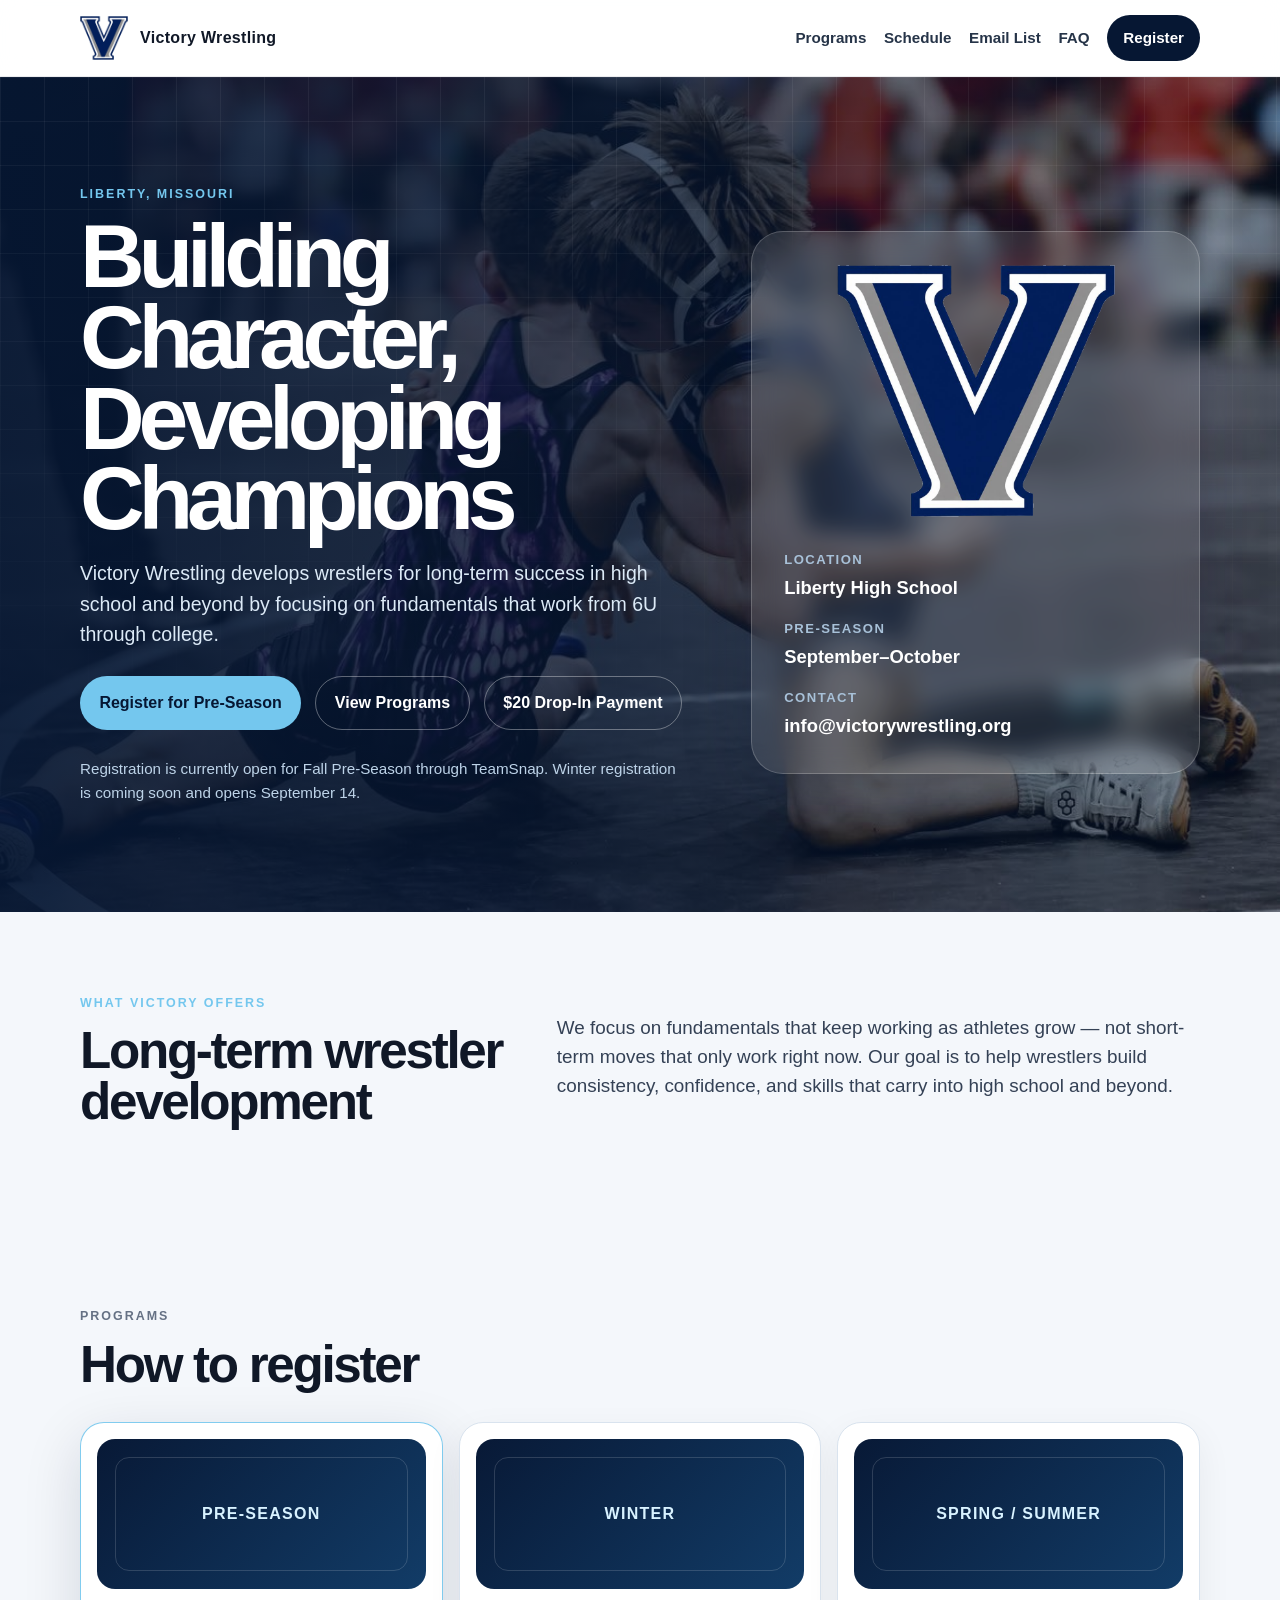
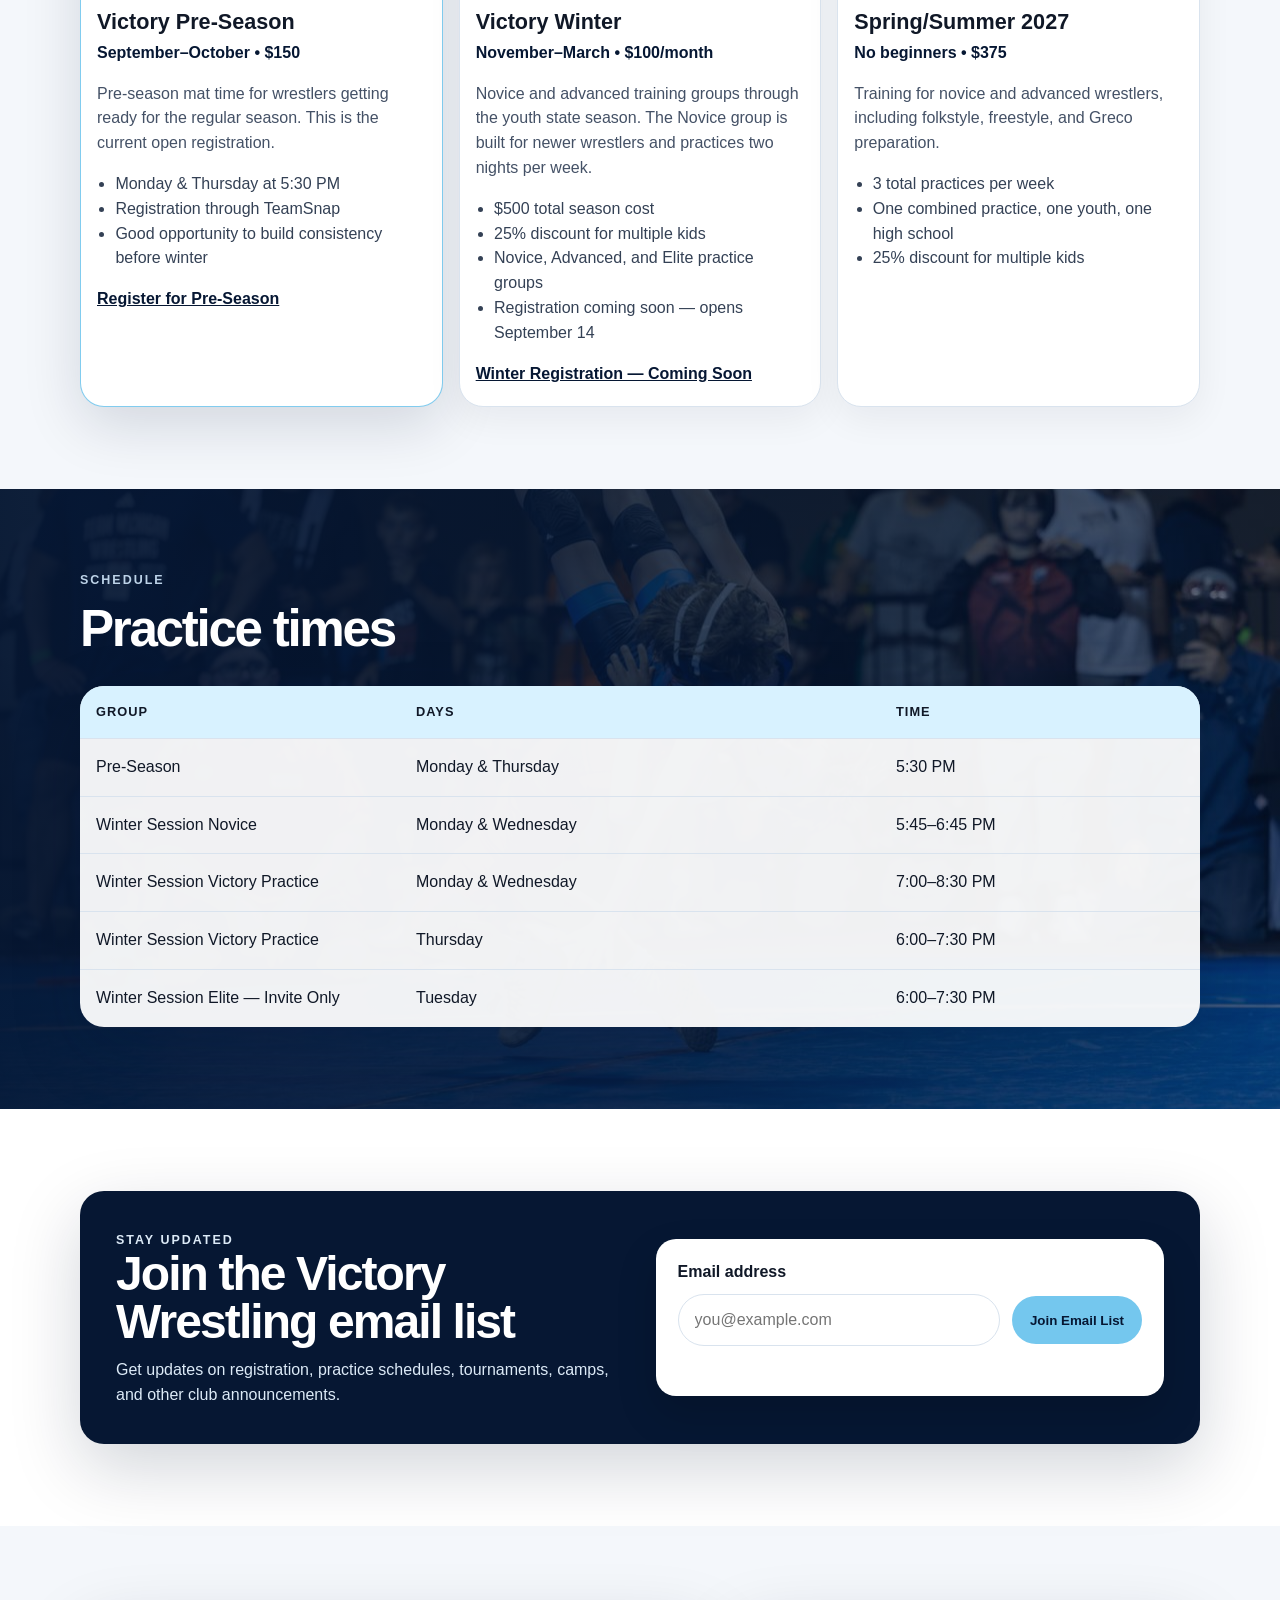
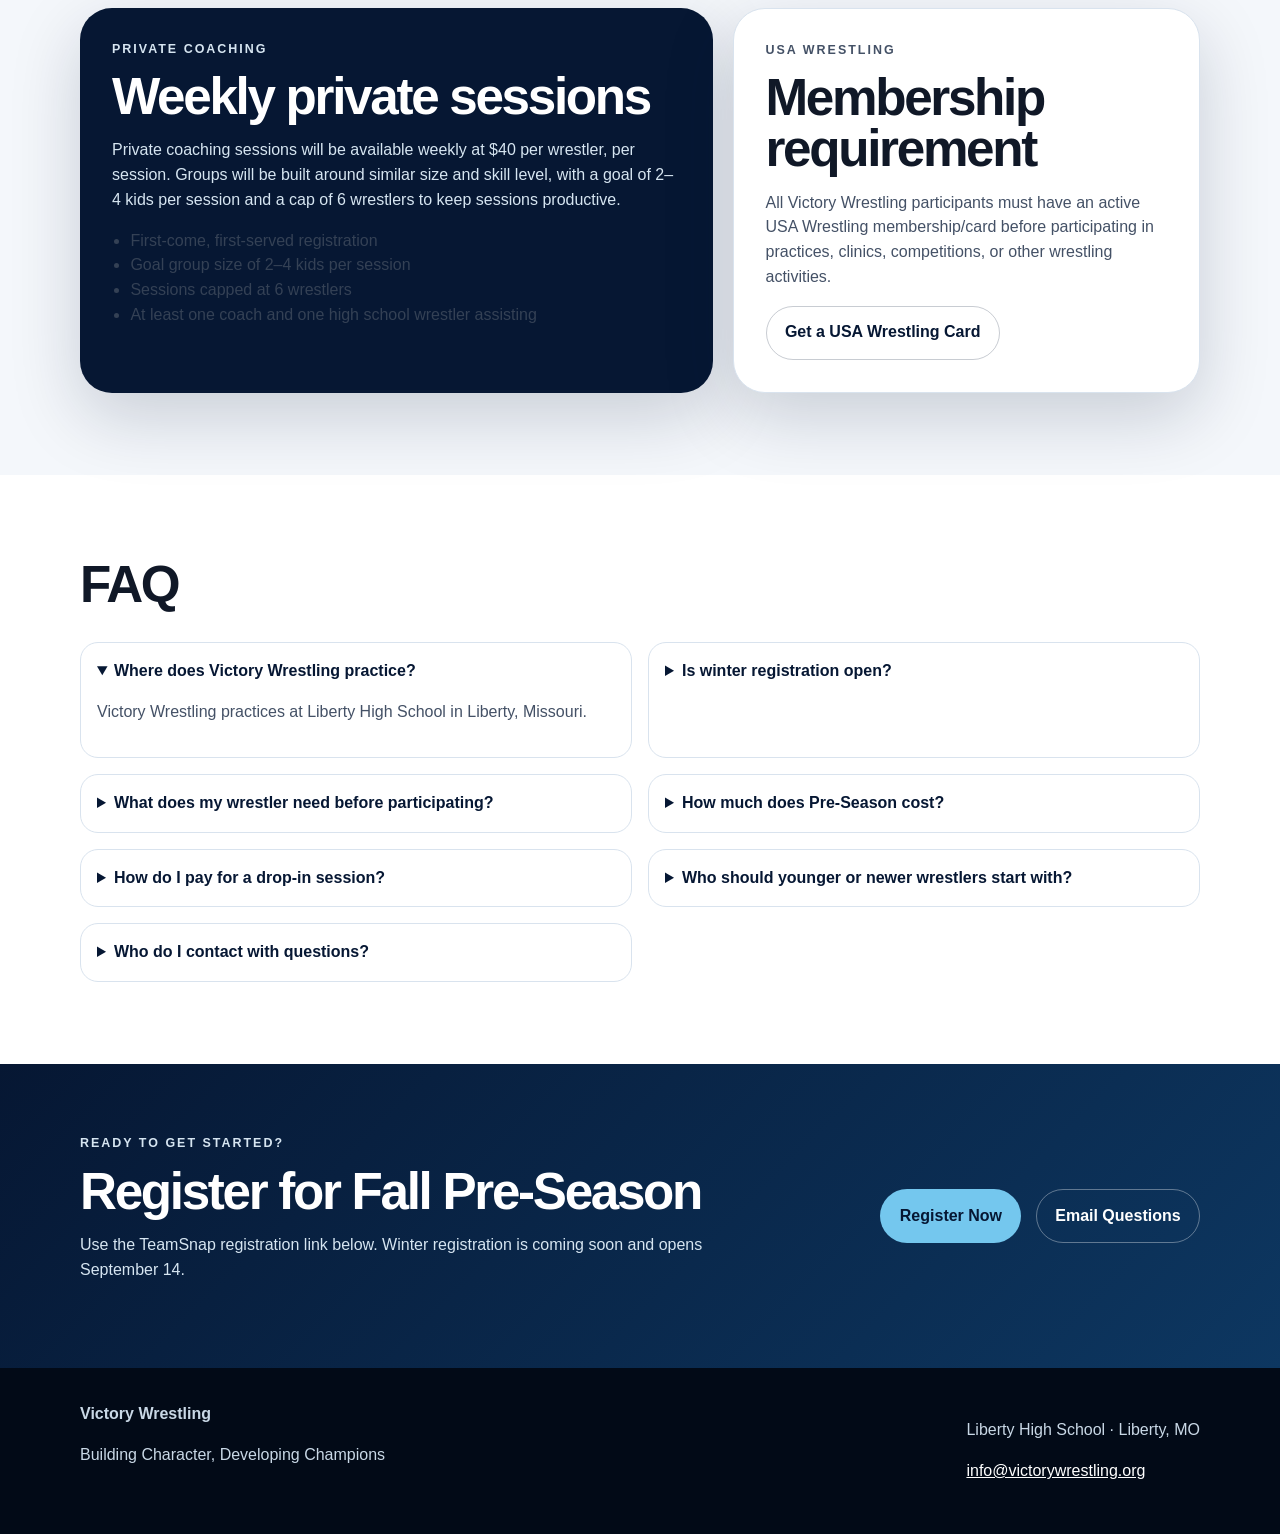
==== index (5).html @ 38520639 "Add files via upload" ====
<!doctype html>
<html lang="en">
<head>
  <meta charset="utf-8">
  <meta name="viewport" content="width=device-width, initial-scale=1">
  <title>Victory Wrestling | Liberty, MO Youth Wrestling</title>
  <meta name="description" content="Victory Wrestling develops wrestlers for long-term success through fundamentals, consistency, and character. Located at Liberty High School in Liberty, Missouri.">
  <meta property="og:title" content="Victory Wrestling">
  <meta property="og:description" content="Building character, developing champions. Youth wrestling in Liberty, Missouri.">
  <meta property="og:type" content="website">
  <meta property="og:image" content="https://victorywrestling.org/assets/victory-share-preview.png">
  <meta property="og:image:width" content="1200">
  <meta property="og:image:height" content="630">
  <meta name="twitter:card" content="summary_large_image">
  <meta name="twitter:image" content="https://victorywrestling.org/assets/victory-share-preview.png">
  <meta name="theme-color" content="#061733">
  <link rel="icon" href="./assets/victory-v-logo.png">
  <link rel="stylesheet" href="./style.css">
</head>
<body>
  <a class="skip" href="#main">Skip to content</a>
  <header class="site-header">
    <div class="container nav">
      <a class="brand" href="#top" aria-label="Victory Wrestling home">
        <img src="./assets/victory-v-logo.png" alt="Victory Wrestling V logo">
        <span>Victory Wrestling</span>
      </a>
      <nav aria-label="Main navigation">
        <a href="#programs">Programs</a>
        <a href="#schedule">Schedule</a>
        <a href="#email-list">Email List</a>
        <a href="#faq">FAQ</a>
        <a class="nav-cta" href="https://register.teamsnap.com/form/sqQJk4b18wLuPejZ1nhsv">Register</a>
      </nav>
    </div>
  </header>

  <main id="main">
    <section class="hero" id="top">
      <div class="container hero-grid">
        <div class="hero-copy">
          <p class="eyebrow">Liberty, Missouri</p>
          <h1>Building Character, Developing Champions</h1>
          <p class="lead">Victory Wrestling develops wrestlers for long-term success in high school and beyond by focusing on fundamentals that work from 6U through college.</p>
          <div class="hero-actions">
            <a class="button primary" href="https://register.teamsnap.com/form/sqQJk4b18wLuPejZ1nhsv">Register for Pre-Season</a>
            <a class="button secondary" href="#programs">View Programs</a>
            <a class="button secondary" href="https://account.venmo.com/u/VictoryWrestling" target="_blank" rel="noopener">$20 Drop-In Payment</a>
          </div>
          <p class="note">Registration is currently open for Fall Pre-Season through TeamSnap. Winter registration is coming soon and opens September 14.</p>
        </div>
        <div class="hero-card" aria-label="Victory Wrestling information card">
          <img src="./assets/victory-v-logo.png" alt="Victory Wrestling V logo" class="hero-logo">
          <div class="card-lines">
            <span>Location</span>
            <strong>Liberty High School</strong>
            <span>Pre-Season</span>
            <strong>September–October</strong>
            <span>Contact</span>
            <strong>info@victorywrestling.org</strong>
          </div>
        </div>
      </div>
    </section>

    <section class="section intro">
      <div class="container split">
        <div>
          <p class="eyebrow">What Victory offers</p>
          <h2>Long-term wrestler development</h2>
        </div>
        <p>We focus on fundamentals that keep working as athletes grow — not short-term moves that only work right now. Our goal is to help wrestlers build consistency, confidence, and skills that carry into high school and beyond.</p>
      </div>
    </section>

    <section class="section" id="programs">
      <div class="container">
        <div class="section-head">
          <p class="eyebrow">Programs</p>
          <h2>How to register</h2>
        </div>
        <div class="program-grid">
          <article class="program-card featured">
            <div class="placeholder"><span>Pre-Season</span></div>
            <h3>Victory Pre-Season</h3>
            <p class="meta">September–October • $150</p>
            <p>Pre-season mat time for wrestlers getting ready for the regular season. This is the current open registration.</p>
            <ul>
              <li>Monday & Thursday at 5:30 PM</li>
              <li>Registration through TeamSnap</li>
              <li>Good opportunity to build consistency before winter</li>
            </ul>
            <a class="text-link" href="https://register.teamsnap.com/form/sqQJk4b18wLuPejZ1nhsv">Register for Pre-Season</a>
          </article>

          <article class="program-card">
            <div class="placeholder"><span>Winter</span></div>
            <h3>Victory Winter</h3>
            <p class="meta">November–March • $100/month</p>
            <p>Novice and advanced training groups through the youth state season. The Novice group is built for newer wrestlers and practices two nights per week.</p>
            <ul>
              <li>$500 total season cost</li>
              <li>25% discount for multiple kids</li>
              <li>Novice, Advanced, and Elite practice groups</li>
              <li>Registration coming soon — opens September 14</li>
            </ul>
            <a class="text-link" href="https://register.teamsnap.com/form/yN0adHD0ybQycLYI9u6od">Winter Registration — Coming Soon</a>
          </article>

          <article class="program-card">
            <div class="placeholder"><span>Spring / Summer</span></div>
            <h3>Spring/Summer 2027</h3>
            <p class="meta">No beginners • $375</p>
            <p>Training for novice and advanced wrestlers, including folkstyle, freestyle, and Greco preparation.</p>
            <ul>
              <li>3 total practices per week</li>
              <li>One combined practice, one youth, one high school</li>
              <li>25% discount for multiple kids</li>
            </ul>
          </article>
        </div>
      </div>
    </section>

    <section class="section dark action-bg" id="schedule">
      <div class="container">
        <div class="section-head">
          <p class="eyebrow">Schedule</p>
          <h2>Practice times</h2>
        </div>
        <div class="schedule-table" role="table" aria-label="Victory Wrestling practice schedule">
          <div class="row head" role="row"><span>Group</span><span>Days</span><span>Time</span></div>
          <div class="row" role="row"><span>Pre-Season</span><span>Monday & Thursday</span><span>5:30 PM</span></div>
          <div class="row" role="row"><span>Winter Session Novice</span><span>Monday & Wednesday</span><span>5:45–6:45 PM</span></div>
          <div class="row" role="row"><span>Winter Session Victory Practice</span><span>Monday & Wednesday</span><span>7:00–8:30 PM</span></div>
          <div class="row" role="row"><span>Winter Session Victory Practice</span><span>Thursday</span><span>6:00–7:30 PM</span></div>
          <div class="row" role="row"><span>Winter Session Elite — Invite Only</span><span>Tuesday</span><span>6:00–7:30 PM</span></div>
        </div>
      </div>
    </section>

    <section class="section email-signup" id="email-list">
      <div class="container email-card">
        <div>
          <p class="eyebrow">Stay updated</p>
          <h2>Join the Victory Wrestling email list</h2>
          <p>Get updates on registration, practice schedules, tournaments, camps, and other club announcements.</p>
        </div>
        <form class="signup-form" id="email-signup-form" action="/api/subscribe" method="post">
          <label for="signup-email">Email address</label>
          <div class="signup-row">
            <input id="signup-email" name="email" type="email" placeholder="you@example.com" autocomplete="email" required>
            <button class="button primary" type="submit">Join Email List</button>
          </div>
          <p class="form-message" id="email-signup-message" aria-live="polite"></p>
        </form>
      </div>
    </section>

    <section class="section two-col">
      <div class="container two-col-grid">
        <div class="info-panel">
          <p class="eyebrow">Private coaching</p>
          <h2>Weekly private sessions</h2>
          <p>Private coaching sessions will be available weekly at $40 per wrestler, per session. Groups will be built around similar size and skill level, with a goal of 2–4 kids per session and a cap of 6 wrestlers to keep sessions productive.</p>
          <ul class="check-list">
            <li>First-come, first-served registration</li>
            <li>Goal group size of 2–4 kids per session</li>
            <li>Sessions capped at 6 wrestlers</li>
            <li>At least one coach and one high school wrestler assisting</li>
          </ul>
        </div>
        <div class="info-panel light">
          <p class="eyebrow">USA Wrestling</p>
          <h2>Membership requirement</h2>
          <p>All Victory Wrestling participants must have an active USA Wrestling membership/card before participating in practices, clinics, competitions, or other wrestling activities.</p>
          <a class="button secondary dark-text" href="https://www.themat.com">Get a USA Wrestling Card</a>
        </div>
      </div>
    </section>

    <section class="section faq" id="faq">
      <div class="container">
        <div class="section-head">
          <h2>FAQ</h2>
        </div>
        <div class="faq-grid">
          <details open>
            <summary>Where does Victory Wrestling practice?</summary>
            <p>Victory Wrestling practices at Liberty High School in Liberty, Missouri.</p>
          </details>
          <details>
            <summary>Is winter registration open?</summary>
            <p>Coming soon. Winter registration opens September 14 through TeamSnap: <a href="https://register.teamsnap.com/form/yN0adHD0ybQycLYI9u6od" target="_blank" rel="noopener">Winter Registration</a>.</p>
          </details>
          <details>
            <summary>What does my wrestler need before participating?</summary>
            <p>Wrestlers need an active USA Wrestling card. Cards can be purchased through USA Wrestling at www.themat.com.</p>
          </details>
          <details>
            <summary>How much does Pre-Season cost?</summary>
            <p>Victory Pre-Season is $150 and runs September through October.</p>
          </details>
          <details>
            <summary>How do I pay for a drop-in session?</summary>
            <p>Drop-in sessions are $20. Payments can be sent through Venmo to <a href="https://account.venmo.com/u/VictoryWrestling" target="_blank" rel="noopener">@VictoryWrestling</a>.</p>
          </details>
          <details>
            <summary>Who should younger or newer wrestlers start with?</summary>
            <p>Newer wrestlers should start with the Novice group during the winter season. Novice practices two nights per week and focuses on building fundamentals.</p>
          </details>
          <details>
            <summary>Who do I contact with questions?</summary>
            <p>Email <a href="mailto:info@victorywrestling.org">info@victorywrestling.org</a>.</p>
          </details>
        </div>
      </div>
    </section>

    <section class="cta-section" id="contact">
      <div class="container cta-card">
        <div>
          <p class="eyebrow">Ready to get started?</p>
          <h2>Register for Fall Pre-Season</h2>
          <p>Use the TeamSnap registration link below. Winter registration is coming soon and opens September 14.</p>
        </div>
        <div class="cta-actions">
          <a class="button primary" href="https://register.teamsnap.com/form/sqQJk4b18wLuPejZ1nhsv">Register Now</a>
          <a class="button secondary" href="mailto:info@victorywrestling.org">Email Questions</a>
        </div>
      </div>
    </section>
  </main>

  <footer>
    <div class="container footer-grid">
      <div>
        <strong>Victory Wrestling</strong>
        <p>Building Character, Developing Champions</p>
      </div>
      <div>
        <p>Liberty High School · Liberty, MO</p>
        <p><a href="mailto:info@victorywrestling.org">info@victorywrestling.org</a></p>
      </div>
    </div>
  </footer>
  <script>
    const signupForm = document.getElementById('email-signup-form');
    const signupMessage = document.getElementById('email-signup-message');

    if (signupForm && signupMessage) {
      signupForm.addEventListener('submit', async (event) => {
        event.preventDefault();
        const submitButton = signupForm.querySelector('button[type="submit"]');
        const formData = new FormData(signupForm);

        signupMessage.textContent = 'Adding you to the list...';
        signupMessage.className = 'form-message';
        submitButton.disabled = true;

        try {
          const response = await fetch(signupForm.action, {
            method: 'POST',
            headers: { 'Content-Type': 'application/json' },
            body: JSON.stringify({ email: formData.get('email') }),
          });
          const result = await response.json();

          signupMessage.textContent = result.message || 'Thanks — you are on the Victory Wrestling email list.';
          signupMessage.classList.toggle('success', response.ok && result.ok);
          signupMessage.classList.toggle('error', !response.ok || !result.ok);

          if (response.ok && result.ok) {
            signupForm.reset();
          }
        } catch (error) {
          signupMessage.textContent = 'We could not add that email right now. Please email info@victorywrestling.org.';
          signupMessage.classList.add('error');
        } finally {
          submitButton.disabled = false;
        }
      });
    }
  </script>
</body>
</html>
---- style.css ----
:root{
  --navy:#061733;
  --navy-2:#0b2449;
  --blue:#74c7ee;
  --blue-2:#d8f2ff;
  --ink:#101827;
  --muted:#657184;
  --line:#d9e3ee;
  --bg:#f4f7fb;
  --white:#ffffff;
  --shadow:0 24px 70px rgba(6,23,51,.18);
  --radius:24px;
}
*{box-sizing:border-box}
html{scroll-behavior:smooth}
body{margin:0;font-family:Arial, Helvetica, sans-serif;color:var(--ink);background:var(--bg);line-height:1.55}
a{color:inherit}.skip{position:absolute;left:-999px}.skip:focus{left:1rem;top:1rem;background:#fff;padding:.75rem 1rem;z-index:10}.container{width:min(1120px,calc(100% - 32px));margin-inline:auto}.site-header{position:sticky;top:0;z-index:5;background:rgba(255,255,255,.92);backdrop-filter:blur(14px);border-bottom:1px solid rgba(6,23,51,.08)}.nav{display:flex;align-items:center;justify-content:space-between;gap:1rem;min-height:76px}.brand{display:flex;align-items:center;gap:.75rem;text-decoration:none;font-weight:800;letter-spacing:.02em}.brand img{width:48px;height:48px;object-fit:contain}nav{display:flex;align-items:center;gap:1.1rem;font-size:.95rem;font-weight:700}nav a{text-decoration:none;color:#263448}.nav-cta{background:var(--navy);color:#fff;padding:.7rem 1rem;border-radius:999px}.hero{position:relative;overflow:hidden;background:linear-gradient(90deg,rgba(6,23,51,.94) 0%,rgba(6,23,51,.78) 48%,rgba(6,23,51,.48) 100%),url('./assets/practice-action.jpg') center center/cover no-repeat;color:#fff}.hero:before{content:"";position:absolute;inset:0;background-image:linear-gradient(rgba(255,255,255,.055) 1px,transparent 1px),linear-gradient(90deg,rgba(255,255,255,.055) 1px,transparent 1px);background-size:44px 44px;mask-image:linear-gradient(to bottom, black, transparent 82%)}.hero-grid{position:relative;display:grid;grid-template-columns:1.15fr .85fr;gap:4rem;align-items:center;padding:108px 0 92px}.eyebrow{text-transform:uppercase;letter-spacing:.16em;font-weight:900;font-size:.78rem;color:var(--blue);margin:0 0 .75rem}.hero h1{font-size:clamp(3.1rem,7vw,6.8rem);line-height:.9;letter-spacing:-.07em;margin:0 0 1.2rem;text-wrap:balance}.lead{font-size:1.22rem;max-width:680px;color:#dceaf7}.hero-actions,.cta-actions{display:flex;flex-wrap:wrap;gap:.9rem;margin:1.7rem 0}.button{display:inline-flex;align-items:center;justify-content:center;min-height:48px;padding:.85rem 1.15rem;border-radius:999px;font-weight:900;text-decoration:none;border:1px solid transparent}.primary{background:var(--blue);color:#061733}.secondary{background:transparent;color:#fff;border-color:rgba(255,255,255,.35)}.dark-text{color:var(--navy);border-color:rgba(6,23,51,.22)}.note{font-size:.95rem;color:#bdd3e8;max-width:610px}.hero-card{background:rgba(255,255,255,.1);border:1px solid rgba(255,255,255,.2);border-radius:32px;padding:2rem;box-shadow:var(--shadow);backdrop-filter:blur(12px)}.hero-logo{width:min(280px,80%);display:block;margin:0 auto 1.25rem}.card-lines{display:grid;gap:.25rem}.card-lines span{color:#a8c1d8;font-size:.82rem;text-transform:uppercase;letter-spacing:.11em;font-weight:800;margin-top:.75rem}.card-lines strong{font-size:1.15rem}.section{padding:82px 0}.split{display:grid;grid-template-columns:.8fr 1.2fr;gap:3rem;align-items:start}.split h2,.section-head h2,.info-panel h2,.cta-card h2{font-size:clamp(2rem,4vw,3.4rem);line-height:1;letter-spacing:-.045em;margin:.15rem 0 1rem}.split p:last-child{font-size:1.18rem;color:#344155}.section-head{max-width:740px;margin-bottom:2rem}.section-head p{color:var(--muted)}.program-grid{display:grid;grid-template-columns:repeat(3,1fr);gap:1rem}.program-card{background:#fff;border:1px solid var(--line);border-radius:var(--radius);padding:1rem 1rem 1.25rem;box-shadow:0 12px 36px rgba(16,24,39,.06)}.program-card.featured{border-color:rgba(116,199,238,.9);box-shadow:0 18px 58px rgba(6,23,51,.14)}.placeholder,.photo-placeholder{min-height:150px;border-radius:18px;background:linear-gradient(135deg,#081936,#123c67);display:grid;place-items:center;color:#d8f2ff;font-weight:900;letter-spacing:.08em;text-transform:uppercase;position:relative;overflow:hidden}.placeholder:after,.photo-placeholder:after{content:"";position:absolute;inset:18px;border:1px solid rgba(255,255,255,.15);border-radius:14px}.program-card h3{font-size:1.35rem;margin:1rem 0 .15rem}.meta{color:var(--navy);font-weight:900;margin:.1rem 0 .8rem}.program-card p:not(.meta){color:#445166}.program-card ul,.check-list{padding-left:1.15rem;color:#344155}.text-link{font-weight:900;color:var(--navy)}.dark{background:var(--navy);color:#fff}.action-bg{position:relative;overflow:hidden;background:linear-gradient(90deg,rgba(6,23,51,.94) 0%,rgba(6,23,51,.82) 52%,rgba(6,23,51,.58) 100%),url('./assets/action-throw.jpg') center center/cover no-repeat}.action-bg .container{position:relative;z-index:1}.dark .section-head p{color:#bdd3e8}.schedule-table{background:rgba(255,255,255,.94);border-radius:24px;overflow:hidden;color:var(--ink);box-shadow:var(--shadow)}.row{display:grid;grid-template-columns:1fr 1.5fr 1fr;border-bottom:1px solid var(--line)}.row:last-child{border-bottom:0}.row span{padding:1rem}.row.head{background:var(--blue-2);font-weight:900;text-transform:uppercase;letter-spacing:.08em;font-size:.8rem}.two-col-grid{display:grid;grid-template-columns:1.15fr .85fr;gap:1.25rem}.info-panel{background:var(--navy);color:#fff;border-radius:32px;padding:2rem;box-shadow:var(--shadow)}.info-panel p{color:#d6e5f1}.info-panel.light{background:#fff;color:var(--ink);border:1px solid var(--line)}.info-panel.light p{color:#445166}.gallery{display:grid;grid-template-columns:repeat(3,1fr);gap:1rem}.photo-card{margin:0;background:#fff;border:1px solid var(--line);border-radius:22px;overflow:hidden;box-shadow:0 12px 36px rgba(16,24,39,.08)}.photo-card img{display:block;width:100%;height:auto}.photo-card figcaption{padding:.85rem 1rem;font-weight:900;color:var(--navy)}.faq{background:#fff}.faq-grid{display:grid;grid-template-columns:repeat(2,1fr);gap:1rem}details{border:1px solid var(--line);border-radius:18px;padding:1rem;background:#fff}summary{cursor:pointer;font-weight:900;color:var(--navy)}details p{color:#445166}.cta-section{padding:70px 0;background:linear-gradient(135deg,#061733,#0d3761);color:#fff}.cta-card{display:flex;justify-content:space-between;gap:2rem;align-items:center}.cta-card p{color:#d6e5f1;max-width:650px}footer{background:#020a17;color:#c9d8e6;padding:34px 0}.footer-grid{display:flex;justify-content:space-between;gap:2rem}footer a{color:#fff}@media (max-width:900px){nav{display:none}.hero-grid,.split,.two-col-grid,.cta-card{grid-template-columns:1fr;display:grid}.hero-grid{gap:2rem;padding:76px 0}.program-grid{grid-template-columns:repeat(2,1fr)}.gallery,.faq-grid{grid-template-columns:1fr}.row{grid-template-columns:1fr}.row span{padding:.85rem 1rem;border-bottom:1px solid #eef2f7}.row span:last-child{border-bottom:0}.footer-grid{display:grid}.section{padding:60px 0}}@media (max-width:560px){.program-grid{grid-template-columns:1fr}.hero h1{font-size:3.3rem}.hero-card{padding:1.3rem}.section{padding:48px 0}}


.email-signup{background:#fff}
.email-card{display:grid;grid-template-columns:1fr 1fr;gap:2rem;align-items:center;background:var(--navy);color:#fff;border-radius:var(--radius);padding:2.25rem;box-shadow:var(--shadow)}
.email-card h2{margin:0 0 .75rem;font-size:clamp(2rem,4vw,3rem);letter-spacing:-.04em;line-height:1}
.email-card p{color:#dceaf7;margin:.25rem 0 0}
.signup-form{background:#fff;color:var(--ink);border-radius:20px;padding:1.35rem;box-shadow:0 18px 40px rgba(0,0,0,.16)}
.signup-form label{display:block;font-weight:900;margin-bottom:.55rem}
.signup-row{display:flex;gap:.75rem;align-items:center}
.signup-row input{flex:1;min-height:48px;border:1px solid var(--line);border-radius:999px;padding:.8rem 1rem;font:inherit;color:var(--ink)}
.signup-row input:focus{outline:3px solid rgba(229,117,31,.28);border-color:#E5751F}
.signup-row button{border:0;cursor:pointer;white-space:nowrap}
.signup-row button:disabled{opacity:.65;cursor:not-allowed}
.form-message{min-height:1.5rem;margin:.8rem 0 0;font-weight:800;color:var(--muted)}
.form-message.success{color:#146c2e}
.form-message.error{color:#a62222}
@media (max-width:760px){.email-card{grid-template-columns:1fr;padding:1.4rem}.signup-row{flex-direction:column;align-items:stretch}.signup-row button{width:100%}}
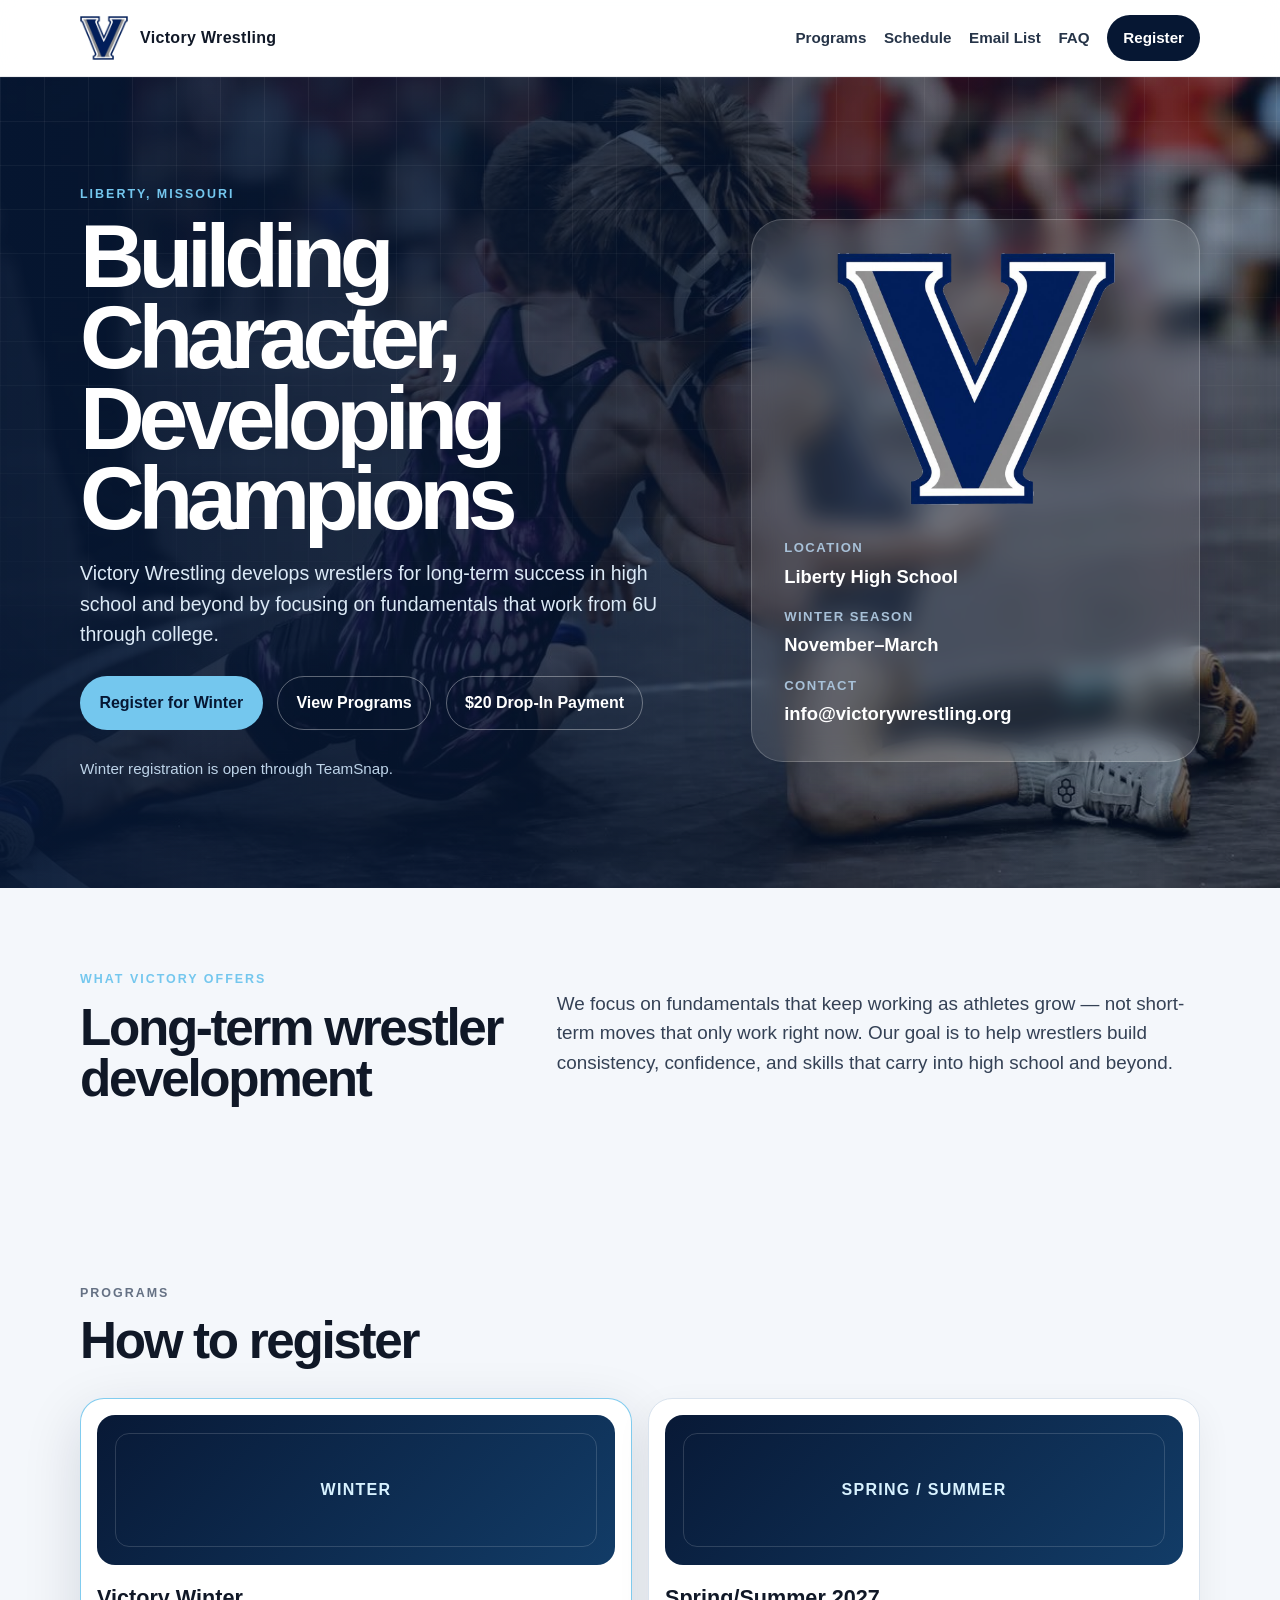
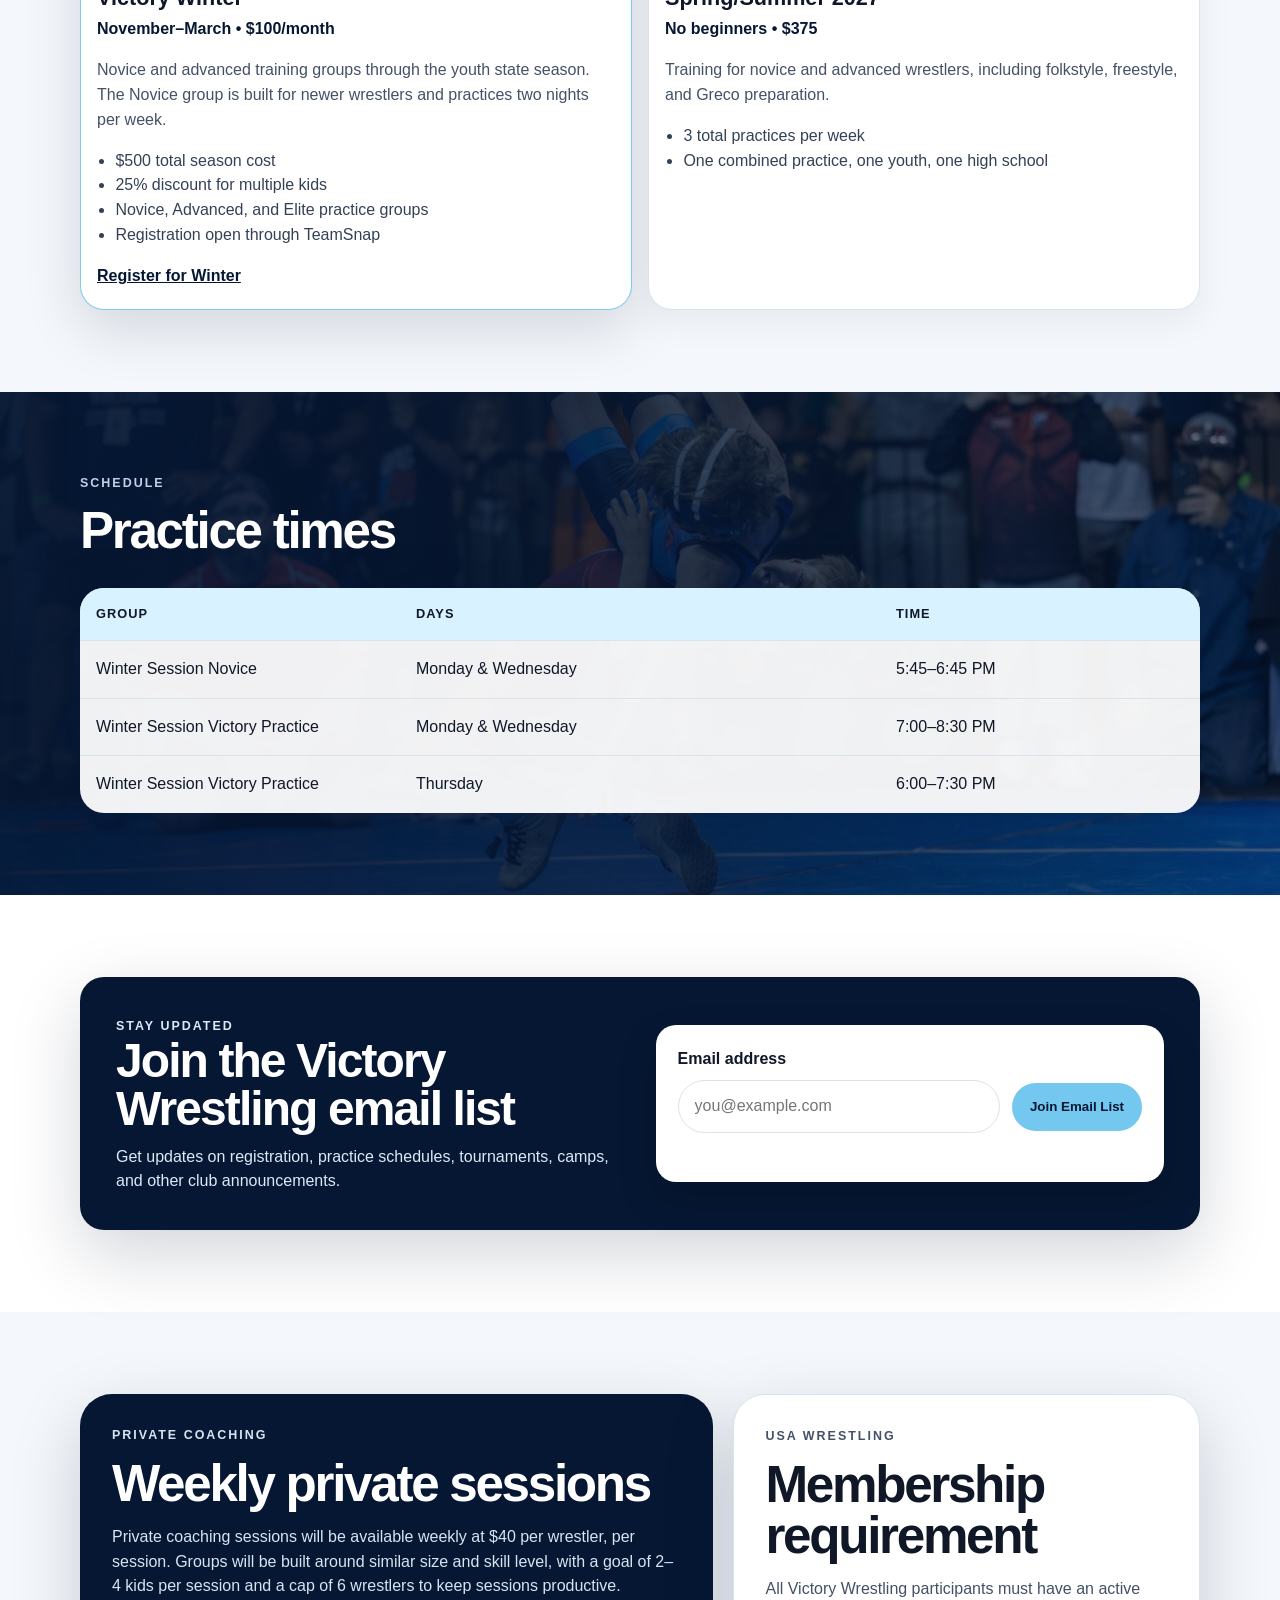
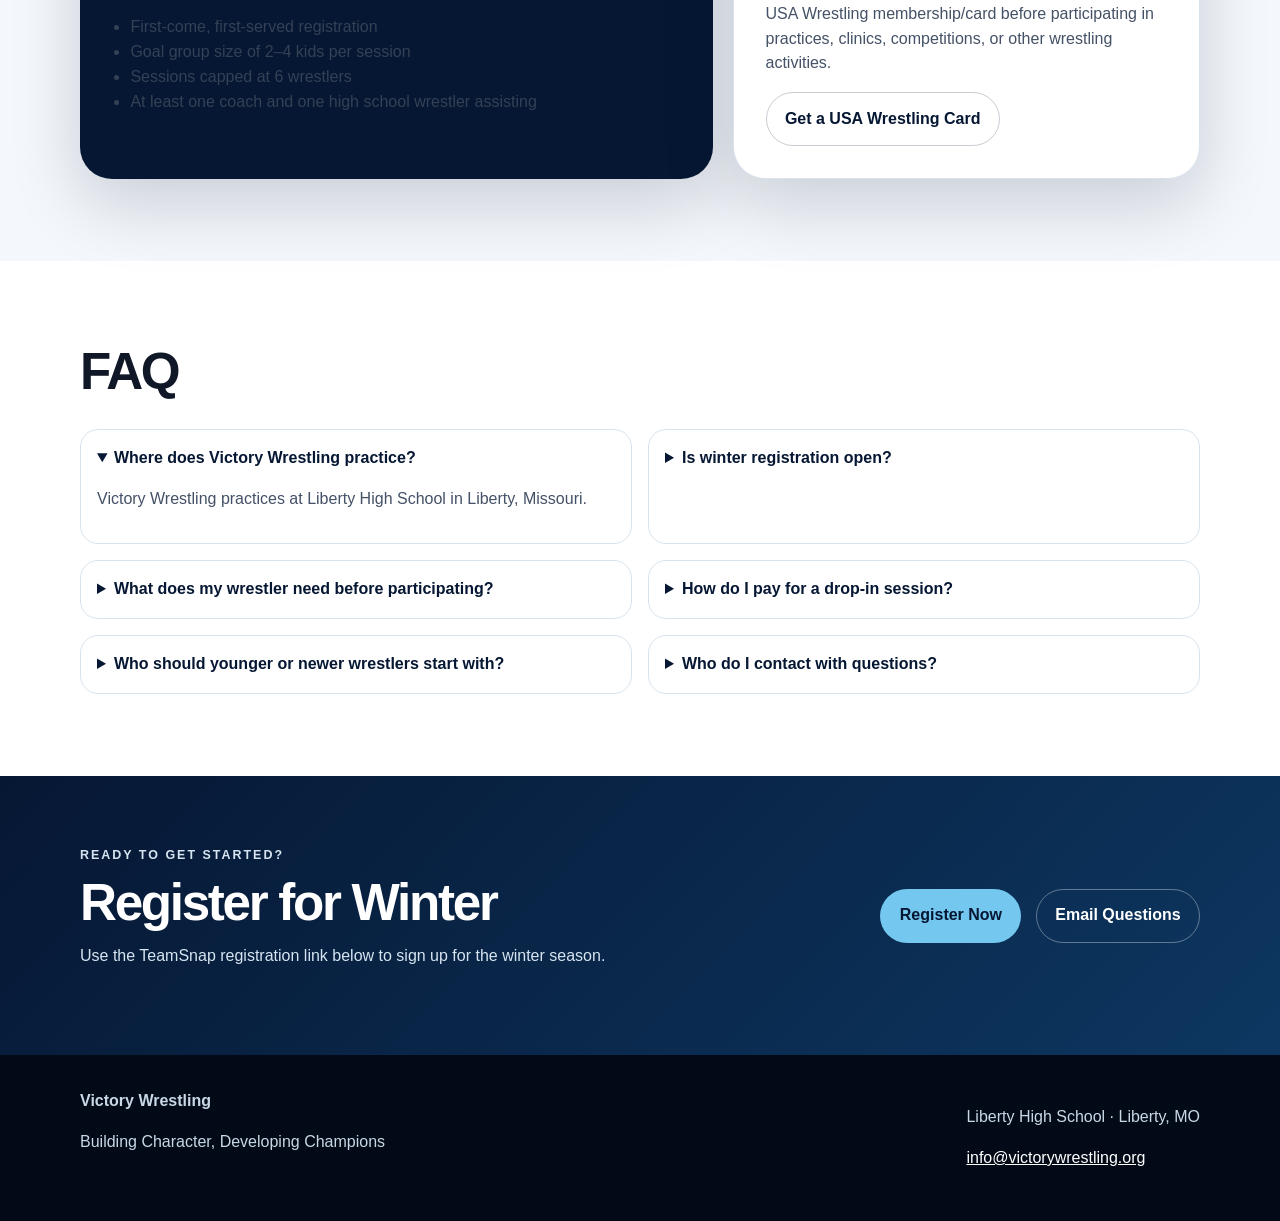
==== commit 199e3c36: "Add files via upload" ====
--- a/index (5).html
+++ b/index (5).html
@@ -30,7 +30,7 @@
         <a href="#schedule">Schedule</a>
         <a href="#email-list">Email List</a>
         <a href="#faq">FAQ</a>
-        <a class="nav-cta" href="https://register.teamsnap.com/form/sqQJk4b18wLuPejZ1nhsv">Register</a>
+        <a class="nav-cta" href="https://register.teamsnap.com/form/yN0adHD0ybQycLYI9u6od">Register</a>
       </nav>
     </div>
   </header>
@@ -43,19 +43,19 @@
           <h1>Building Character, Developing Champions</h1>
           <p class="lead">Victory Wrestling develops wrestlers for long-term success in high school and beyond by focusing on fundamentals that work from 6U through college.</p>
           <div class="hero-actions">
-            <a class="button primary" href="https://register.teamsnap.com/form/sqQJk4b18wLuPejZ1nhsv">Register for Pre-Season</a>
+            <a class="button primary" href="https://register.teamsnap.com/form/yN0adHD0ybQycLYI9u6od">Register for Winter</a>
             <a class="button secondary" href="#programs">View Programs</a>
             <a class="button secondary" href="https://account.venmo.com/u/VictoryWrestling" target="_blank" rel="noopener">$20 Drop-In Payment</a>
           </div>
-          <p class="note">Registration is currently open for Fall Pre-Season through TeamSnap. Winter registration is coming soon and opens September 14.</p>
+          <p class="note">Winter registration is open through TeamSnap.</p>
         </div>
         <div class="hero-card" aria-label="Victory Wrestling information card">
           <img src="./assets/victory-v-logo.png" alt="Victory Wrestling V logo" class="hero-logo">
           <div class="card-lines">
             <span>Location</span>
             <strong>Liberty High School</strong>
-            <span>Pre-Season</span>
-            <strong>September–October</strong>
+            <span>Winter Season</span>
+            <strong>November–March</strong>
             <span>Contact</span>
             <strong>info@victorywrestling.org</strong>
           </div>
@@ -81,19 +81,6 @@
         </div>
         <div class="program-grid">
           <article class="program-card featured">
-            <div class="placeholder"><span>Pre-Season</span></div>
-            <h3>Victory Pre-Season</h3>
-            <p class="meta">September–October • $150</p>
-            <p>Pre-season mat time for wrestlers getting ready for the regular season. This is the current open registration.</p>
-            <ul>
-              <li>Monday & Thursday at 5:30 PM</li>
-              <li>Registration through TeamSnap</li>
-              <li>Good opportunity to build consistency before winter</li>
-            </ul>
-            <a class="text-link" href="https://register.teamsnap.com/form/sqQJk4b18wLuPejZ1nhsv">Register for Pre-Season</a>
-          </article>
-
-          <article class="program-card">
             <div class="placeholder"><span>Winter</span></div>
             <h3>Victory Winter</h3>
             <p class="meta">November–March • $100/month</p>
@@ -102,9 +89,9 @@
               <li>$500 total season cost</li>
               <li>25% discount for multiple kids</li>
               <li>Novice, Advanced, and Elite practice groups</li>
-              <li>Registration coming soon — opens September 14</li>
+              <li>Registration open through TeamSnap</li>
             </ul>
-            <a class="text-link" href="https://register.teamsnap.com/form/yN0adHD0ybQycLYI9u6od">Winter Registration — Coming Soon</a>
+            <a class="text-link" href="https://register.teamsnap.com/form/yN0adHD0ybQycLYI9u6od">Register for Winter</a>
           </article>
 
           <article class="program-card">
@@ -115,7 +102,6 @@
             <ul>
               <li>3 total practices per week</li>
               <li>One combined practice, one youth, one high school</li>
-              <li>25% discount for multiple kids</li>
             </ul>
           </article>
         </div>
@@ -130,11 +116,9 @@
         </div>
         <div class="schedule-table" role="table" aria-label="Victory Wrestling practice schedule">
           <div class="row head" role="row"><span>Group</span><span>Days</span><span>Time</span></div>
-          <div class="row" role="row"><span>Pre-Season</span><span>Monday & Thursday</span><span>5:30 PM</span></div>
           <div class="row" role="row"><span>Winter Session Novice</span><span>Monday & Wednesday</span><span>5:45–6:45 PM</span></div>
           <div class="row" role="row"><span>Winter Session Victory Practice</span><span>Monday & Wednesday</span><span>7:00–8:30 PM</span></div>
           <div class="row" role="row"><span>Winter Session Victory Practice</span><span>Thursday</span><span>6:00–7:30 PM</span></div>
-          <div class="row" role="row"><span>Winter Session Elite — Invite Only</span><span>Tuesday</span><span>6:00–7:30 PM</span></div>
         </div>
       </div>
     </section>
@@ -191,15 +175,11 @@
           </details>
           <details>
             <summary>Is winter registration open?</summary>
-            <p>Coming soon. Winter registration opens September 14 through TeamSnap: <a href="https://register.teamsnap.com/form/yN0adHD0ybQycLYI9u6od" target="_blank" rel="noopener">Winter Registration</a>.</p>
+            <p>Yes. <a href="https://register.teamsnap.com/form/yN0adHD0ybQycLYI9u6od" target="_blank" rel="noopener">Register for winter through TeamSnap</a>.</p>
           </details>
           <details>
             <summary>What does my wrestler need before participating?</summary>
             <p>Wrestlers need an active USA Wrestling card. Cards can be purchased through USA Wrestling at www.themat.com.</p>
-          </details>
-          <details>
-            <summary>How much does Pre-Season cost?</summary>
-            <p>Victory Pre-Season is $150 and runs September through October.</p>
           </details>
           <details>
             <summary>How do I pay for a drop-in session?</summary>
@@ -221,11 +201,11 @@
       <div class="container cta-card">
         <div>
           <p class="eyebrow">Ready to get started?</p>
-          <h2>Register for Fall Pre-Season</h2>
-          <p>Use the TeamSnap registration link below. Winter registration is coming soon and opens September 14.</p>
+          <h2>Register for Winter</h2>
+          <p>Use the TeamSnap registration link below to sign up for the winter season.</p>
         </div>
         <div class="cta-actions">
-          <a class="button primary" href="https://register.teamsnap.com/form/sqQJk4b18wLuPejZ1nhsv">Register Now</a>
+          <a class="button primary" href="https://register.teamsnap.com/form/yN0adHD0ybQycLYI9u6od">Register Now</a>
           <a class="button secondary" href="mailto:info@victorywrestling.org">Email Questions</a>
         </div>
       </div>
--- a/style.css
+++ b/style.css
@@ -32,3 +32,5 @@
 .form-message.success{color:#146c2e}
 .form-message.error{color:#a62222}
 @media (max-width:760px){.email-card{grid-template-columns:1fr;padding:1.4rem}.signup-row{flex-direction:column;align-items:stretch}.signup-row button{width:100%}}
+.program-grid{grid-template-columns:repeat(2,minmax(0,1fr))}
+@media (max-width:560px){.program-grid{grid-template-columns:1fr}}
